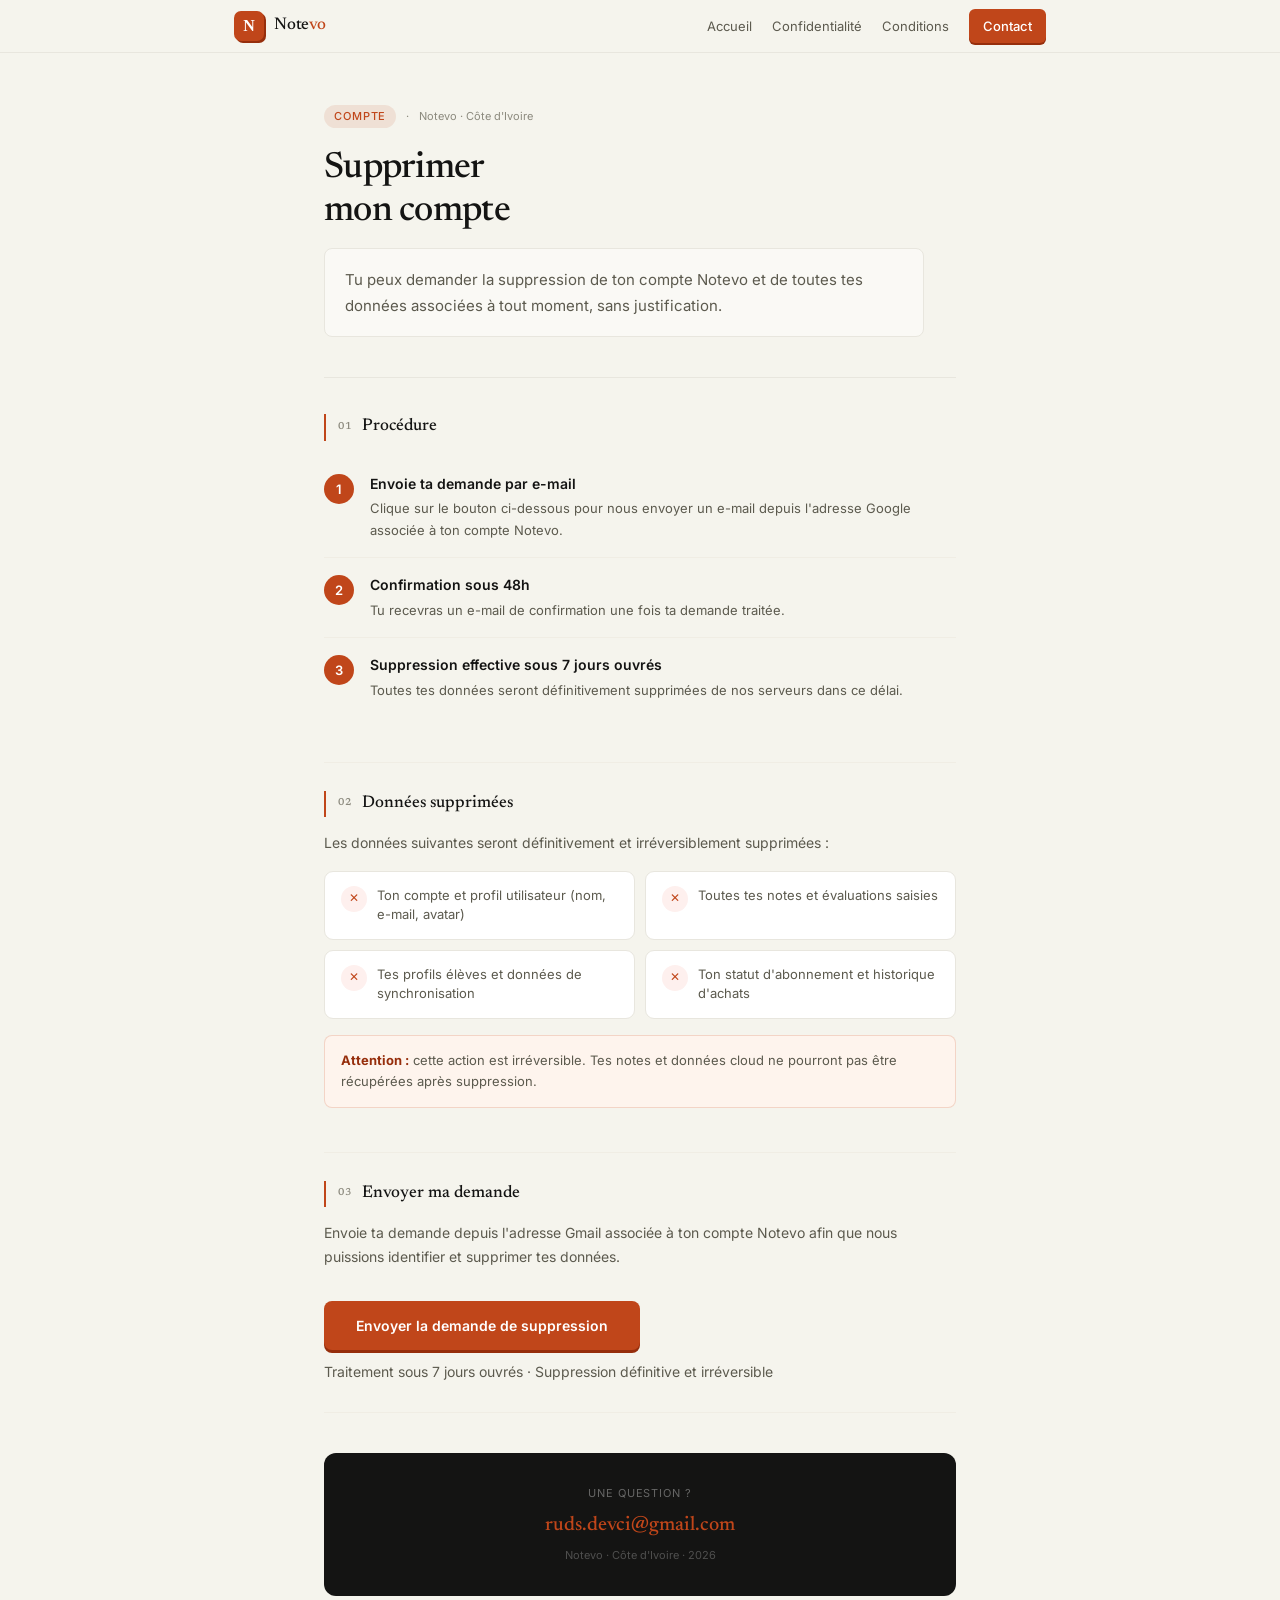
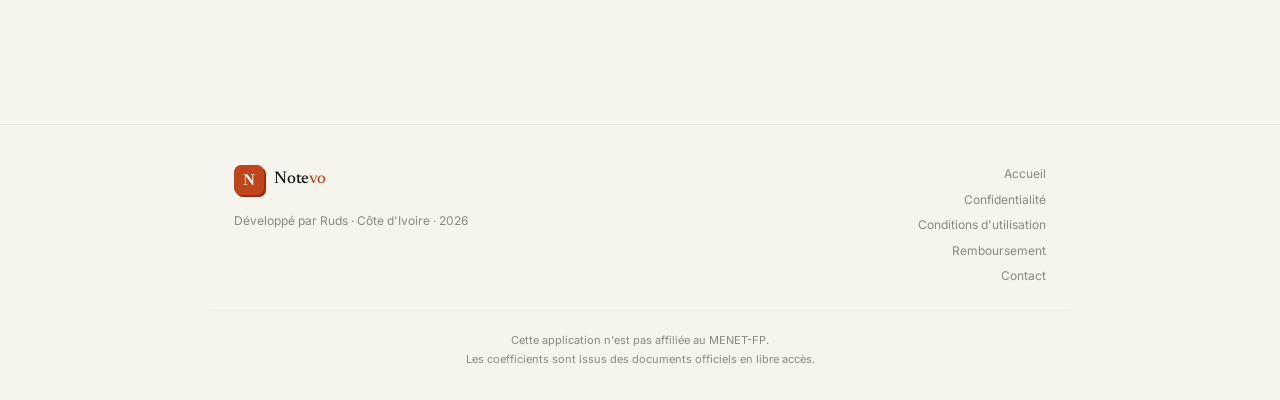
==== docs/delete-account.html @ 3f8f317e "add delete-account.html add delete-account.html" ====
<!DOCTYPE html>
<html lang="fr">
<head>
  <meta charset="UTF-8"/>
  <meta name="viewport" content="width=device-width, initial-scale=1.0"/>
  <meta name="robots" content="noindex"/>
  <title>Supprimer mon compte · Notevo</title>
  <link rel="preconnect" href="https://fonts.googleapis.com"/>
  <link rel="preconnect" href="https://fonts.gstatic.com" crossorigin/>
  <link href="https://fonts.googleapis.com/css2?family=Newsreader:ital,wght@0,400;0,500;0,600;1,400;1,500&family=Inter:wght@400;500;600&display=swap" rel="stylesheet"/>
  <link rel="stylesheet" href="styles.css"/>
  <style>
    .doc-header {
      padding: 52px 0 40px;
      border-bottom: 1px solid var(--border-cream);
      margin-bottom: 0;
    }
    .doc-header-meta {
      display: flex; align-items: center; gap: 10px; margin-bottom: 20px;
    }
    .doc-updated {
      font-size: 11px; color: var(--mist); font-weight: 400;
    }
    .doc-intro {
      font-size: 15px; color: var(--olive); line-height: 1.7;
      max-width: 600px; margin-top: 14px;
      padding: 18px 20px; background: var(--ivory);
      border: 1px solid var(--border-cream); border-radius: 8px;
    }
    .doc-body { padding: 8px 0 64px; }

    /* Steps */
    .steps { margin: 16px 0; }
    .step-item {
      display: flex; gap: 16px; padding: 16px 0;
      border-bottom: 1px solid var(--border-light); align-items: flex-start;
    }
    .step-item:last-child { border-bottom: none; }
    .step-num {
      width: 30px; height: 30px; border-radius: 50%; flex-shrink: 0;
      background: var(--brand); color: white;
      font-size: 13px; font-weight: 600;
      display: flex; align-items: center; justify-content: center;
    }
    .step-content { flex: 1; }
    .step-title {
      font-size: 14px; font-weight: 600; color: var(--near-black); margin-bottom: 4px;
    }
    .step-desc {
      font-size: 13px; color: var(--olive); line-height: 1.65;
    }

    /* Data grid */
    .data-grid {
      display: grid; grid-template-columns: 1fr 1fr; gap: 10px; margin: 16px 0;
    }
    @media (max-width: 480px) { .data-grid { grid-template-columns: 1fr; } }
    .data-card {
      padding: 14px 16px; border-radius: 9px;
      border: 1px solid var(--border-cream); background: white;
      display: flex; gap: 10px; align-items: flex-start;
    }
    .data-icon {
      width: 26px; height: 26px; border-radius: 50%; flex-shrink: 0;
      font-size: 12px; font-weight: 600;
      display: flex; align-items: center; justify-content: center;
    }
    .data-icon.del { background: #fef0ee; color: var(--brand); }
    .data-text { font-size: 13px; color: var(--olive); line-height: 1.5; }

    /* CTA button */
    .cta-wrap { margin-top: 32px; }
    .btn-delete {
      display: inline-block;
      padding: 14px 32px;
      background: var(--brand);
      color: white;
      border-radius: 8px;
      text-decoration: none;
      font-weight: 600;
      font-size: 14px;
      box-shadow: 0 3px 0 var(--brand-d);
      transition: opacity .15s, transform .1s;
    }
    .btn-delete:hover { opacity: .88; transform: translateY(-1px); }
    .btn-note {
      font-size: 12px; color: var(--mist); margin-top: 10px; line-height: 1.6;
    }

    .highlight-warn {
      background: #fef4ed;
      border: 1px solid rgba(192,70,26,0.18);
      border-radius: 8px;
      padding: 14px 16px;
      font-size: 13px;
      color: var(--olive);
      line-height: 1.65;
      margin-top: 14px;
    }
    .highlight-warn strong { color: var(--brand-d); }
  </style>
</head>
<body>

<!-- NAV -->
<nav class="topnav">
  <div class="topnav-inner">
    <a href="index.html" class="nav-brand">
      <div class="nav-mark"><span>N</span></div>
      <span class="nav-wordmark">Note<em>vo</em></span>
    </a>
    <div class="nav-links">
      <a href="index.html">Accueil</a>
      <a href="privacy.html">Confidentialité</a>
      <a href="terms.html">Conditions</a>
      <a href="mailto:ruds.devci@gmail.com" class="nav-cta">Contact</a>
    </div>
  </div>
</nav>

<div class="page-narrow">

  <!-- HEADER -->
  <header class="doc-header">
    <div class="doc-header-meta">
      <span class="eyebrow-tag">Compte</span>
      <span class="eyebrow-dot">·</span>
      <span class="doc-updated">Notevo · Côte d'Ivoire</span>
    </div>
    <h1 class="heading-1">Supprimer<br/>mon compte</h1>
    <div class="doc-intro">
      Tu peux demander la suppression de ton compte Notevo et de toutes tes données associées à tout moment, sans justification.
    </div>
  </header>

  <!-- BODY -->
  <div class="doc-body">

    <!-- Procédure -->
    <div class="doc-section">
      <h2 class="doc-section-title">
        <span class="doc-section-num">01</span>
        Procédure
      </h2>
      <div class="steps">
        <div class="step-item">
          <div class="step-num">1</div>
          <div class="step-content">
            <div class="step-title">Envoie ta demande par e-mail</div>
            <div class="step-desc">Clique sur le bouton ci-dessous pour nous envoyer un e-mail depuis l'adresse Google associée à ton compte Notevo.</div>
          </div>
        </div>
        <div class="step-item">
          <div class="step-num">2</div>
          <div class="step-content">
            <div class="step-title">Confirmation sous 48h</div>
            <div class="step-desc">Tu recevras un e-mail de confirmation une fois ta demande traitée.</div>
          </div>
        </div>
        <div class="step-item">
          <div class="step-num">3</div>
          <div class="step-content">
            <div class="step-title">Suppression effective sous 7 jours ouvrés</div>
            <div class="step-desc">Toutes tes données seront définitivement supprimées de nos serveurs dans ce délai.</div>
          </div>
        </div>
      </div>
    </div>

    <!-- Données supprimées -->
    <div class="doc-section">
      <h2 class="doc-section-title">
        <span class="doc-section-num">02</span>
        Données supprimées
      </h2>
      <p>Les données suivantes seront définitivement et irréversiblement supprimées :</p>
      <div class="data-grid">
        <div class="data-card">
          <div class="data-icon del">✕</div>
          <div class="data-text">Ton compte et profil utilisateur (nom, e-mail, avatar)</div>
        </div>
        <div class="data-card">
          <div class="data-icon del">✕</div>
          <div class="data-text">Toutes tes notes et évaluations saisies</div>
        </div>
        <div class="data-card">
          <div class="data-icon del">✕</div>
          <div class="data-text">Tes profils élèves et données de synchronisation</div>
        </div>
        <div class="data-card">
          <div class="data-icon del">✕</div>
          <div class="data-text">Ton statut d'abonnement et historique d'achats</div>
        </div>
      </div>
      <div class="highlight-warn">
        <strong>Attention :</strong> cette action est irréversible. Tes notes et données cloud ne pourront pas être récupérées après suppression.
      </div>
    </div>

    <!-- CTA -->
    <div class="doc-section">
      <h2 class="doc-section-title">
        <span class="doc-section-num">03</span>
        Envoyer ma demande
      </h2>
      <p>Envoie ta demande depuis l'adresse Gmail associée à ton compte Notevo afin que nous puissions identifier et supprimer tes données.</p>
      <div class="cta-wrap">
        <a class="btn-delete" href="mailto:ruds.devci@gmail.com?subject=Suppression%20de%20compte%20Notevo&body=Bonjour%2C%0A%0AJe%20souhaite%20supprimer%20mon%20compte%20Notevo%20ainsi%20que%20toutes%20mes%20donn%C3%A9es%20associ%C3%A9es.%0A%0AAdresse%20Google%20associ%C3%A9e%20%3A%20%5Bvotre%20adresse%5D%0A%0AMerci.">
          Envoyer la demande de suppression
        </a>
        <p class="btn-note">Traitement sous 7 jours ouvrés · Suppression définitive et irréversible</p>
      </div>
    </div>

    <!-- Contact -->
    <div class="contact-box">
      <p class="contact-box-label">Une question ?</p>
      <a href="mailto:ruds.devci@gmail.com">ruds.devci@gmail.com</a>
      <p class="contact-box-sub">Notevo · Côte d'Ivoire · 2026</p>
    </div>

  </div><!-- .doc-body -->
</div><!-- .page-narrow -->

<!-- FOOTER -->
<footer class="site-footer">
  <div class="footer-inner">
    <div>
      <div class="nav-brand" style="margin-bottom:8px;">
        <div class="nav-mark"><span>N</span></div>
        <span class="nav-wordmark">Note<em>vo</em></span>
      </div>
      <p class="footer-meta">Développé par Ruds · Côte d'Ivoire · 2026</p>
    </div>
    <nav class="footer-links-col">
      <a href="index.html">Accueil</a>
      <a href="privacy.html">Confidentialité</a>
      <a href="terms.html">Conditions d'utilisation</a>
      <a href="refund.html">Remboursement</a>
      <a href="mailto:ruds.devci@gmail.com">Contact</a>
    </nav>
  </div>
  <div class="footer-disclaimer">
    Cette application n'est pas affiliée au MENET-FP.<br/>
    Les coefficients sont issus des documents officiels en libre accès.
  </div>
</footer>

</body>
</html>
---- docs/styles.css ----
/* ══════════════════════════════════════════════════════════════
   NOTEVO · KAMI DESIGN SYSTEM
   Warm parchment canvas — single brand accent — serif-led hierarchy
   ══════════════════════════════════════════════════════════════ */

/* ── DESIGN TOKENS ─────────────────────────────────────────── */
:root {
  /* Palette */
  --parchment:      #f5f4ed;
  --ivory:          #faf9f5;
  --ivory-dark:     #f0ede4;
  --brand:          #C0461A;
  --brand-d:        #962E0C;
  --brand-muted:    rgba(192, 70, 26, 0.10);
  --brand-tag:      rgba(192, 70, 26, 0.11);
  --near-black:     #141413;
  --ink:            #2a2925;
  --olive:          #5c5a4e;
  --mist:           #8c8a7e;
  --border-cream:   #e8e6de;
  --border-light:   #f0ede4;

  /* Typography */
  --serif: 'Newsreader', Georgia, 'Times New Roman', serif;
  --sans:  'Inter', system-ui, -apple-system, sans-serif;

  /* Shadows — no hard shadows, ring + whisper only */
  --shadow-ring:    0 0 0 1px rgba(20,20,19,0.06), 0 1px 4px rgba(20,20,19,0.04);
  --shadow-lift:    0 0 0 1px rgba(20,20,19,0.07), 0 4px 20px rgba(20,20,19,0.08);
  --shadow-float:   0 0 0 1px rgba(20,20,19,0.06), 0 8px 32px rgba(20,20,19,0.10);
}

/* ── RESET ───────────────────────────────────────────────────── */
*, *::before, *::after { box-sizing: border-box; margin: 0; padding: 0; }
html { scroll-behavior: smooth; }

body {
  font-family: var(--sans);
  background: var(--parchment);
  color: var(--ink);
  -webkit-font-smoothing: antialiased;
  -moz-osx-font-smoothing: grayscale;
  line-height: 1.55;
  font-size: 15px;
}

/* ── LAYOUT ──────────────────────────────────────────────────── */
.page { max-width: 860px; margin: 0 auto; padding: 0 24px; }
.page-narrow { max-width: 680px; margin: 0 auto; padding: 0 24px; }

/* ── NAVIGATION ──────────────────────────────────────────────── */
.topnav {
  position: sticky; top: 0; z-index: 100;
  background: rgba(245,244,237,0.94);
  backdrop-filter: blur(14px);
  -webkit-backdrop-filter: blur(14px);
  border-bottom: 1px solid var(--border-cream);
}
.topnav-inner {
  max-width: 860px; margin: 0 auto; padding: 0 24px;
  display: flex; align-items: center; justify-content: space-between;
  height: 52px;
}
.nav-brand {
  display: inline-flex; align-items: center; gap: 10px; text-decoration: none;
}
.nav-mark {
  width: 30px; height: 30px; border-radius: 7px;
  background: var(--brand); flex-shrink: 0;
  display: flex; align-items: center; justify-content: center;
  box-shadow: 2px 2px 0 var(--brand-d);
}
.nav-mark span {
  font-family: Georgia, serif; font-size: 16px; font-weight: 600;
  color: white; line-height: 1; user-select: none;
}
.nav-wordmark {
  font-family: var(--serif); font-size: 17px; font-weight: 500;
  color: var(--near-black); letter-spacing: -0.01em;
}
.nav-wordmark em { color: var(--brand); font-style: normal; }

.nav-links { display: flex; align-items: center; gap: 20px; }
.nav-links a {
  font-size: 13px; font-weight: 400; color: var(--olive);
  text-decoration: none; transition: color .15s;
}
.nav-links a:hover { color: var(--near-black); }
.nav-cta {
  background: var(--brand) !important;
  color: white !important;
  padding: 7px 14px; border-radius: 6px;
  font-weight: 500 !important;
  box-shadow: 0 2px 0 var(--brand-d);
}

/* ── TYPOGRAPHY SCALE ────────────────────────────────────────── */
.eyebrow-tag {
  display: inline-block;
  font-size: 11px; font-weight: 500; letter-spacing: .08em;
  text-transform: uppercase; color: var(--brand);
  background: var(--brand-tag); padding: 3px 10px; border-radius: 20px;
}
.eyebrow-row {
  display: flex; align-items: center; gap: 8px; margin-bottom: 22px;
}
.eyebrow-dot { color: var(--mist); font-size: 11px; }
.eyebrow-meta { font-size: 11px; color: var(--mist); font-weight: 400; }

.display {
  font-family: var(--serif);
  font-size: clamp(36px, 5vw, 52px); font-weight: 500;
  line-height: 1.12; letter-spacing: -0.025em;
  color: var(--near-black);
}
.display em { font-style: italic; color: var(--brand); }

.heading-1 {
  font-family: var(--serif);
  font-size: clamp(26px, 3.5vw, 36px); font-weight: 500;
  line-height: 1.2; letter-spacing: -0.02em;
  color: var(--near-black);
}
.heading-2 {
  font-family: var(--serif);
  font-size: 20px; font-weight: 500;
  line-height: 1.3; letter-spacing: -0.01em;
  color: var(--near-black);
}

.section-title {
  font-family: var(--serif);
  font-size: clamp(22px, 3vw, 30px); font-weight: 500;
  line-height: 1.2; letter-spacing: -0.02em;
  color: var(--near-black); margin-bottom: 10px;
  border-left: 2.5px solid var(--brand); padding-left: 14px;
}

.lede {
  font-size: 16px; font-weight: 400; color: var(--olive);
  line-height: 1.65; max-width: 560px;
}

.body-text { font-size: 14px; color: var(--olive); line-height: 1.7; }
.caption { font-size: 12px; color: var(--mist); line-height: 1.5; }

/* ── BLOCKQUOTE ──────────────────────────────────────────────── */
.quote {
  font-family: var(--serif); font-style: italic;
  font-size: 20px; font-weight: 400; color: var(--near-black);
  line-height: 1.45; letter-spacing: -0.01em;
  border-left: 2.5px solid var(--brand); padding: 4px 0 4px 20px;
  margin: 28px 0;
}

/* ── SECTION BLOCK ───────────────────────────────────────────── */
.section-label {
  font-size: 10px; font-weight: 500; text-transform: uppercase;
  letter-spacing: .12em; color: var(--brand); margin-bottom: 8px;
  display: block;
}

/* ── CARDS ───────────────────────────────────────────────────── */
.card {
  background: white; border: 1px solid var(--border-cream);
  border-radius: 10px; padding: 22px 20px;
  box-shadow: var(--shadow-ring);
}
.card-parchment {
  background: var(--ivory); border: 1px solid var(--border-cream);
  border-radius: 10px; padding: 22px 20px;
}
.card-dark {
  background: var(--near-black); border-radius: 10px; padding: 22px 20px;
}

/* ── METRICS ─────────────────────────────────────────────────── */
.metrics-row {
  display: flex; gap: 0;
  border: 1px solid var(--border-cream); border-radius: 12px;
  background: white; overflow: hidden; box-shadow: var(--shadow-ring);
}
.metric-cell {
  flex: 1; padding: 20px 22px;
  border-right: 1px solid var(--border-cream);
}
.metric-cell:last-child { border-right: none; }
.metric-value {
  font-family: var(--serif); font-size: 30px; font-weight: 500;
  color: var(--near-black); letter-spacing: -0.03em;
  display: block; line-height: 1; margin-bottom: 5px;
}
.metric-label {
  font-size: 10px; font-weight: 500; color: var(--mist);
  text-transform: uppercase; letter-spacing: .08em;
}

/* ── TABLES ──────────────────────────────────────────────────── */
.table-wrap {
  border: 1px solid var(--border-cream); border-radius: 10px;
  overflow: hidden; box-shadow: var(--shadow-ring);
}
table { width: 100%; border-collapse: collapse; }
thead th {
  background: var(--near-black); color: rgba(255,255,255,.65);
  font-family: var(--sans); font-size: 10px; font-weight: 500;
  letter-spacing: .1em; text-transform: uppercase;
  padding: 11px 16px; text-align: left;
}
tbody tr { border-bottom: 1px solid var(--border-light); }
tbody tr:last-child { border-bottom: none; }
tbody tr:hover { background: var(--ivory); transition: background .1s; }
tbody td {
  padding: 12px 16px; font-size: 13px; color: var(--ink);
  vertical-align: top;
}
.td-label {
  font-size: 11px; color: var(--mist); font-weight: 500;
  text-transform: uppercase; letter-spacing: .06em;
}

/* ── TAGS ────────────────────────────────────────────────────── */
.tag {
  display: inline-block; font-size: 11px; font-weight: 500;
  padding: 2px 8px; border-radius: 4px;
  background: var(--brand-tag); color: var(--brand);
}
.tag-muted {
  background: rgba(20,20,19,0.06); color: var(--mist);
}
.tags-wrap { display: flex; flex-wrap: wrap; gap: 5px; }

/* ── HIGHLIGHT BOXES ─────────────────────────────────────────── */
.highlight-ok {
  background: #eef6ee; border-left: 2.5px solid #3a7c3a;
  border-radius: 0 7px 7px 0; padding: 14px 18px; margin: 16px 0;
  font-size: 13px; color: #2d5f2d; font-weight: 400; line-height: 1.6;
}
.highlight-warn {
  background: #fef4ed; border-left: 2.5px solid var(--brand);
  border-radius: 0 7px 7px 0; padding: 14px 18px; margin: 16px 0;
  font-size: 13px; color: var(--brand-d); font-weight: 400; line-height: 1.6;
}
.highlight-info {
  background: var(--ivory); border-left: 2.5px solid var(--mist);
  border-radius: 0 7px 7px 0; padding: 14px 18px; margin: 16px 0;
  font-size: 13px; color: var(--olive); font-weight: 400; line-height: 1.6;
}

/* ── STEP LIST ───────────────────────────────────────────────── */
.step-list { display: flex; flex-direction: column; gap: 14px; }
.step-item { display: flex; gap: 14px; align-items: flex-start; }
.step-num {
  width: 28px; height: 28px; border-radius: 50%; flex-shrink: 0;
  background: var(--brand); color: white;
  font-size: 12px; font-weight: 600;
  display: flex; align-items: center; justify-content: center;
  margin-top: 1px;
}
.step-body-title {
  font-size: 13px; font-weight: 500; color: var(--near-black); margin-bottom: 3px;
}
.step-body-desc { font-size: 12px; color: var(--olive); line-height: 1.55; }

/* ── BUTTONS ─────────────────────────────────────────────────── */
.btn {
  display: inline-flex; align-items: center; gap: 7px;
  font-family: var(--sans); font-size: 13px; font-weight: 500;
  padding: 10px 20px; border-radius: 7px; text-decoration: none;
  cursor: pointer; transition: transform .1s, box-shadow .1s;
  border: none;
}
.btn:hover { transform: translateY(-1px); }
.btn-brand {
  background: var(--brand); color: white;
  box-shadow: 0 2px 0 var(--brand-d), var(--shadow-ring);
}
.btn-outline {
  background: white; color: var(--olive);
  border: 1px solid var(--border-cream);
  box-shadow: var(--shadow-ring);
}
.btn-outline:hover { border-color: var(--brand); color: var(--brand); }

/* ── PRICING CARDS ───────────────────────────────────────────── */
.pricing-grid { display: grid; grid-template-columns: 1fr 1fr 1fr; gap: 14px; }
.pricing-card {
  border: 1px solid var(--border-cream); border-radius: 12px;
  padding: 24px 20px; background: white;
  box-shadow: var(--shadow-ring);
  display: flex; flex-direction: column;
}
.pricing-card.tier-standard { border-color: rgba(192,70,26,.3); }
.pricing-card.tier-premium {
  background: var(--near-black);
  border-color: transparent; box-shadow: var(--shadow-float);
}
.plan-name {
  font-size: 10px; font-weight: 500; text-transform: uppercase;
  letter-spacing: .12em; color: var(--mist); margin-bottom: 14px;
}
.tier-premium .plan-name { color: rgba(255,255,255,.4); }
.plan-amount {
  font-family: var(--serif); font-size: 36px; font-weight: 500;
  letter-spacing: -0.03em; line-height: 1; color: var(--near-black);
}
.tier-premium .plan-amount { color: white; }
.plan-per { font-size: 12px; color: var(--mist); margin-top: 4px; margin-bottom: 20px; }
.tier-premium .plan-per { color: rgba(255,255,255,.35); }
.plan-rule { height: 1px; background: var(--border-cream); margin-bottom: 16px; }
.tier-premium .plan-rule { background: rgba(255,255,255,.09); }
.plan-feats { list-style: none; flex: 1; }
.plan-feats li {
  font-size: 13px; color: var(--olive); line-height: 1.5;
  padding: 4px 0 4px 18px; position: relative;
}
.tier-premium .plan-feats li { color: rgba(255,255,255,.55); }
.plan-feats li::before {
  content: '✓'; position: absolute; left: 0;
  color: var(--brand); font-size: 11px; font-weight: 600; top: 5px;
}
.plan-action {
  margin-top: 20px; text-align: center; padding: 10px;
  border-radius: 7px; font-size: 13px; font-weight: 500;
  text-decoration: none; display: block; transition: transform .1s;
}
.plan-action:hover { transform: translateY(-1px); }
.plan-action-ghost { border: 1px solid var(--border-cream); color: var(--olive); background: transparent; }
.plan-action-fill { background: var(--brand); color: white; box-shadow: 0 2px 0 var(--brand-d); }

/* ── FEATURES GRID ───────────────────────────────────────────── */
.features-grid {
  display: grid; grid-template-columns: repeat(auto-fit, minmax(240px, 1fr));
  gap: 1px; background: var(--border-cream);
  border: 1px solid var(--border-cream); border-radius: 12px;
  overflow: hidden; box-shadow: var(--shadow-ring);
}
.feature-cell { background: white; padding: 26px 24px; position: relative; }
.feature-cell::after {
  content: ''; position: absolute;
  top: 0; left: 0; right: 0; height: 2px;
  background: transparent; transition: background .2s;
}
.feature-cell:hover::after { background: var(--brand); }
.feature-icon { font-size: 22px; display: block; margin-bottom: 12px; }
.feature-badge {
  display: inline-block; font-size: 9px; font-weight: 500;
  letter-spacing: .08em; text-transform: uppercase;
  color: var(--brand); background: var(--brand-tag);
  padding: 2px 7px; border-radius: 10px; margin-bottom: 8px;
}
.feature-cell h3 {
  font-family: var(--serif); font-size: 15px; font-weight: 500;
  color: var(--near-black); margin-bottom: 7px; letter-spacing: -0.01em;
}
.feature-cell p { font-size: 13px; color: var(--olive); line-height: 1.6; }

/* ── DOC SECTION (legal pages) ───────────────────────────────── */
.doc-section {
  padding: 28px 0;
  border-bottom: 1px solid var(--border-light);
}
.doc-section:last-child { border-bottom: none; }
.doc-section-title {
  font-family: var(--serif); font-size: 17px; font-weight: 500;
  color: var(--near-black); margin-bottom: 14px;
  display: flex; align-items: center; gap: 10px;
  border-left: 2px solid var(--brand); padding-left: 12px;
}
.doc-section-num {
  font-size: 10px; font-weight: 500; letter-spacing: .1em;
  text-transform: uppercase; color: var(--mist);
}
.doc-section p {
  font-size: 14px; color: var(--olive); line-height: 1.7; margin-bottom: 10px;
}
.doc-section p:last-child { margin-bottom: 0; }
.doc-section ul { list-style: none; padding: 0; margin: 10px 0; }
.doc-section ul li {
  font-size: 14px; color: var(--olive); line-height: 1.7;
  padding-left: 18px; position: relative; margin-bottom: 5px;
}
.doc-section ul li::before {
  content: '→'; position: absolute; left: 0;
  color: var(--brand); font-size: 12px; top: 2px;
}

/* ── CONTACT BOX ─────────────────────────────────────────────── */
.contact-box {
  background: var(--near-black); border-radius: 12px;
  padding: 32px; text-align: center; margin-top: 40px;
}
.contact-box-label {
  font-size: 11px; color: rgba(255,255,255,.35);
  letter-spacing: .08em; text-transform: uppercase; margin-bottom: 8px;
}
.contact-box a {
  font-family: var(--serif); font-size: 20px; font-weight: 500;
  color: var(--brand); text-decoration: none; display: block; margin-bottom: 6px;
}
.contact-box-sub { font-size: 11px; color: rgba(255,255,255,.25); }

/* ── FOOTER ──────────────────────────────────────────────────── */
.site-footer {
  padding: 40px 0 32px;
  border-top: 1px solid var(--border-cream);
  margin-top: 64px;
}
.footer-inner {
  max-width: 860px; margin: 0 auto; padding: 0 24px;
  display: flex; justify-content: space-between; align-items: flex-start;
  flex-wrap: wrap; gap: 24px;
}
.footer-meta { font-size: 12px; color: var(--mist); margin-top: 8px; line-height: 1.6; }
.footer-links-col { display: flex; flex-direction: column; gap: 7px; align-items: flex-end; }
.footer-links-col a {
  font-size: 12px; color: var(--mist); text-decoration: none;
  transition: color .15s;
}
.footer-links-col a:hover { color: var(--near-black); }
.footer-disclaimer {
  max-width: 860px; margin: 24px auto 0; padding: 20px 24px 0;
  border-top: 1px solid var(--border-light);
  font-size: 11px; color: var(--mist); text-align: center; line-height: 1.7;
}

/* ── RESPONSIVE ──────────────────────────────────────────────── */
@media (max-width: 640px) {
  .nav-links { display: none; }
  .metrics-row { flex-direction: column; }
  .metric-cell { border-right: none; border-bottom: 1px solid var(--border-cream); }
  .metric-cell:last-child { border-bottom: none; }
  .pricing-grid { grid-template-columns: 1fr; }
  .footer-inner { flex-direction: column; }
  .footer-links-col { align-items: flex-start; }
}
@media (max-width: 480px) {
  .page, .page-narrow { padding: 0 16px; }
  .topnav-inner { padding: 0 16px; }
  .footer-inner { padding: 0 16px; }
  .footer-disclaimer { padding: 20px 16px 0; }
}
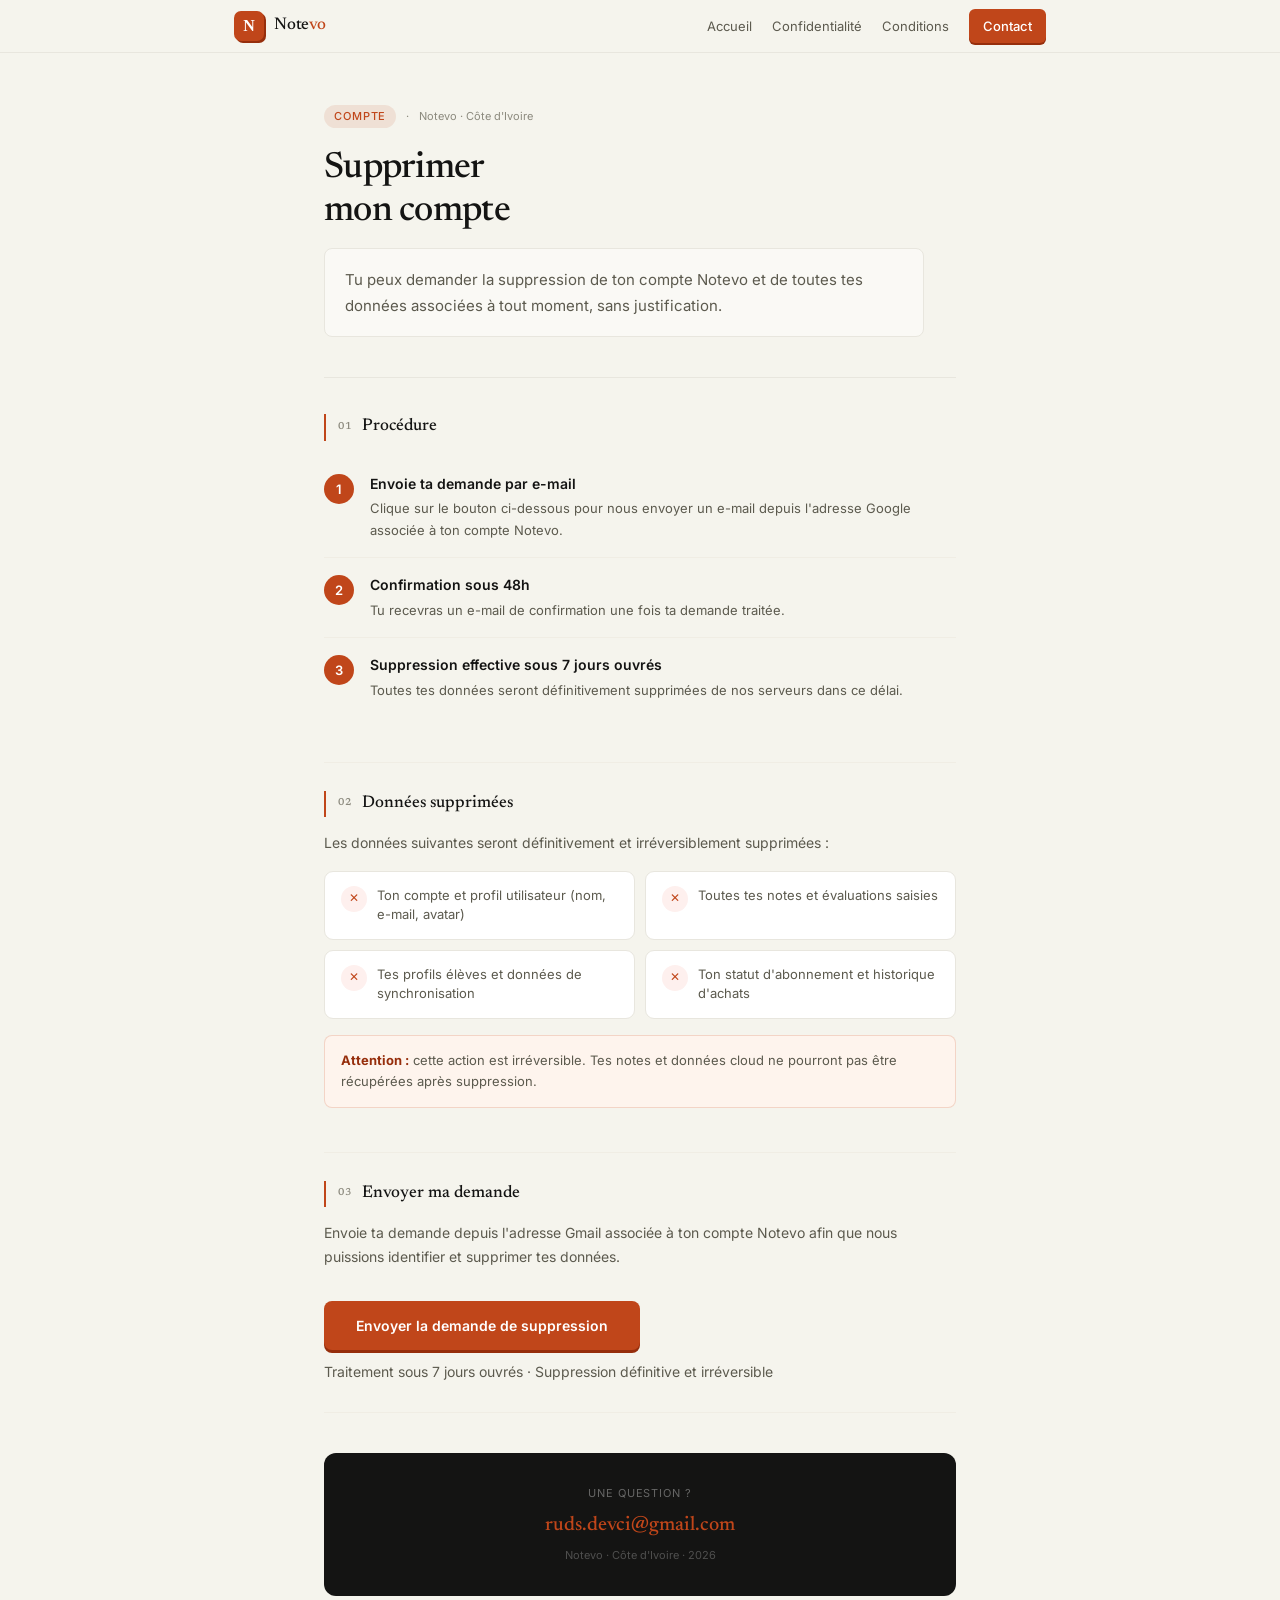
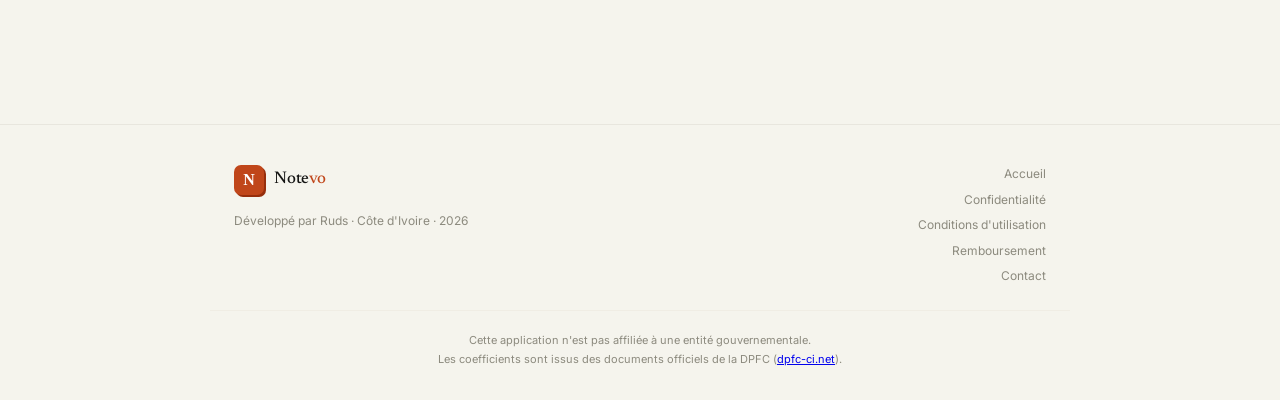
==== commit ab487c28: "Replace MENET-FP references with DPFC across all HTML pages - Swap disclaimer text to "entité gouver" ====
--- a/docs/delete-account.html
+++ b/docs/delete-account.html
@@ -241,8 +241,8 @@
     </nav>
   </div>
   <div class="footer-disclaimer">
-    Cette application n'est pas affiliée au MENET-FP.<br/>
-    Les coefficients sont issus des documents officiels en libre accès.
+    Cette application n'est pas affiliée à une entité gouvernementale.<br/>
+    Les coefficients sont issus des documents officiels de la DPFC (<a href="https://dpfc-ci.net" target="_blank">dpfc-ci.net</a>).
   </div>
 </footer>
 
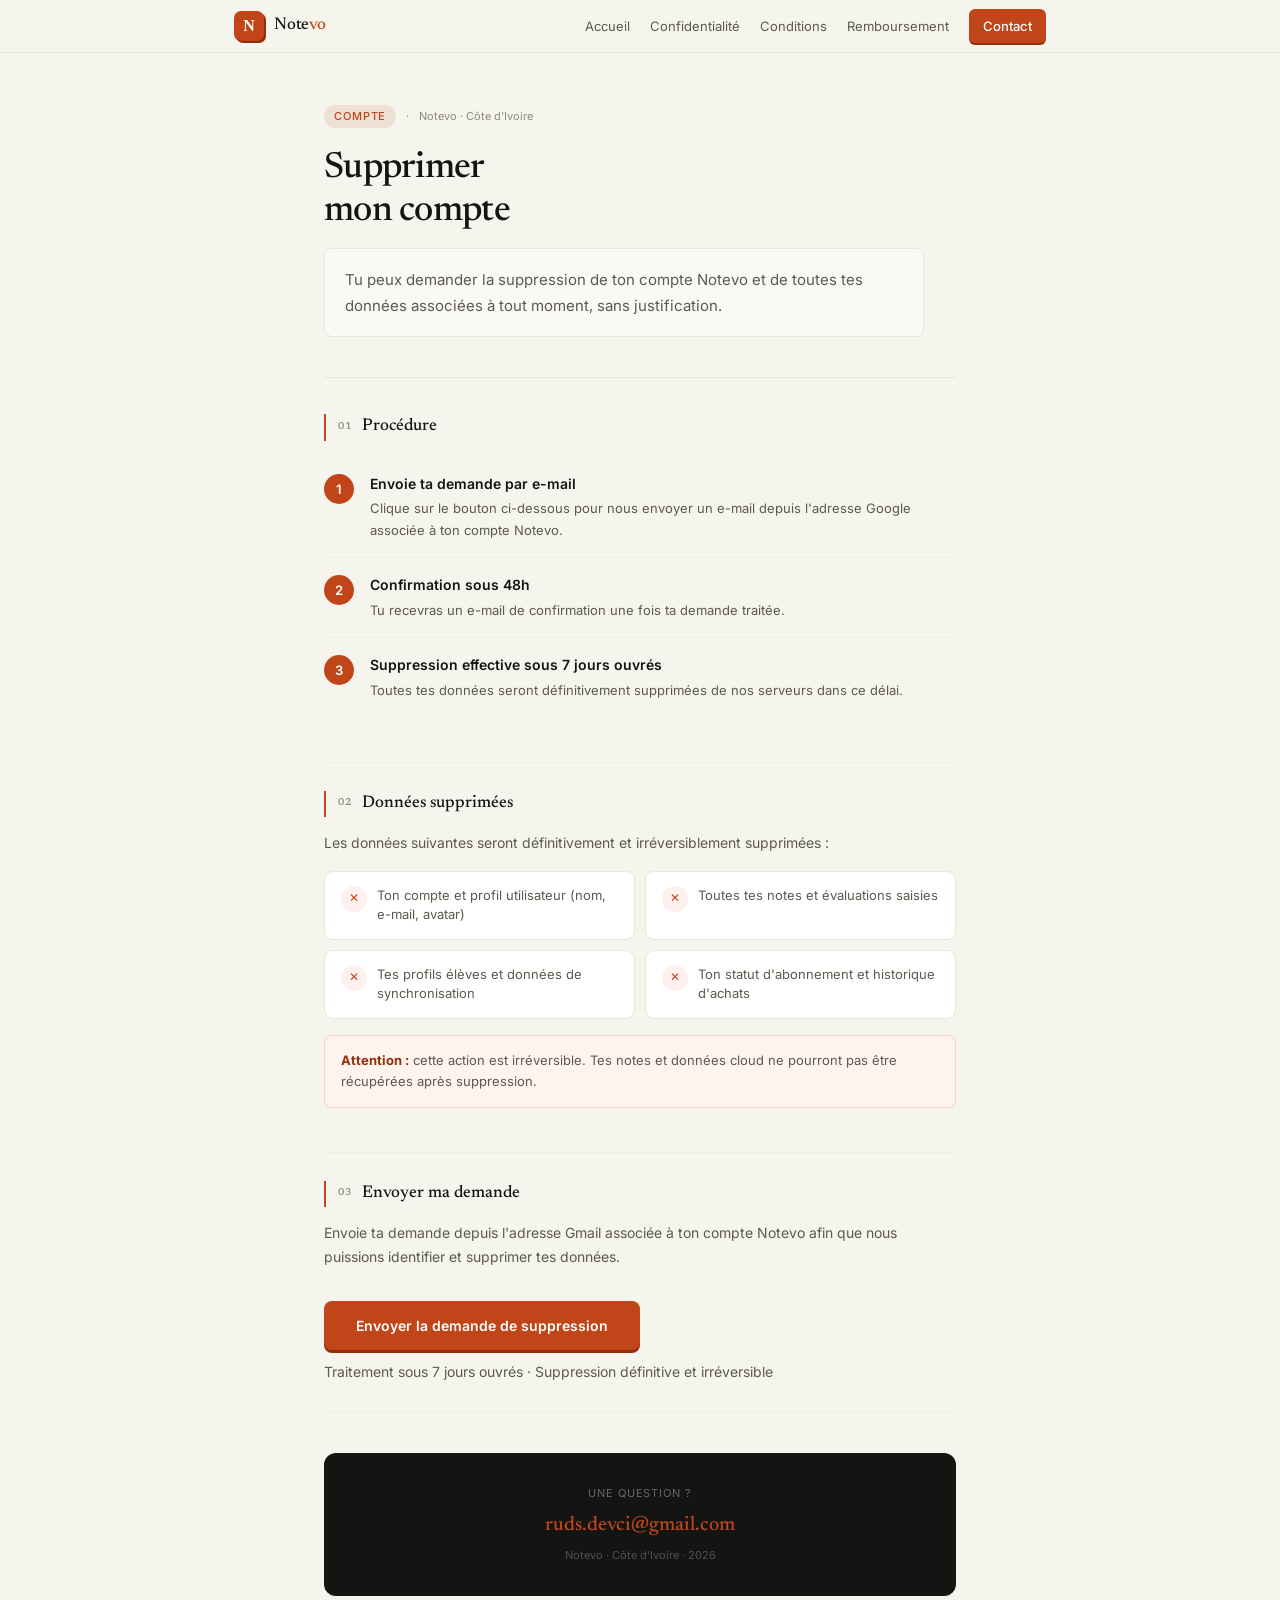
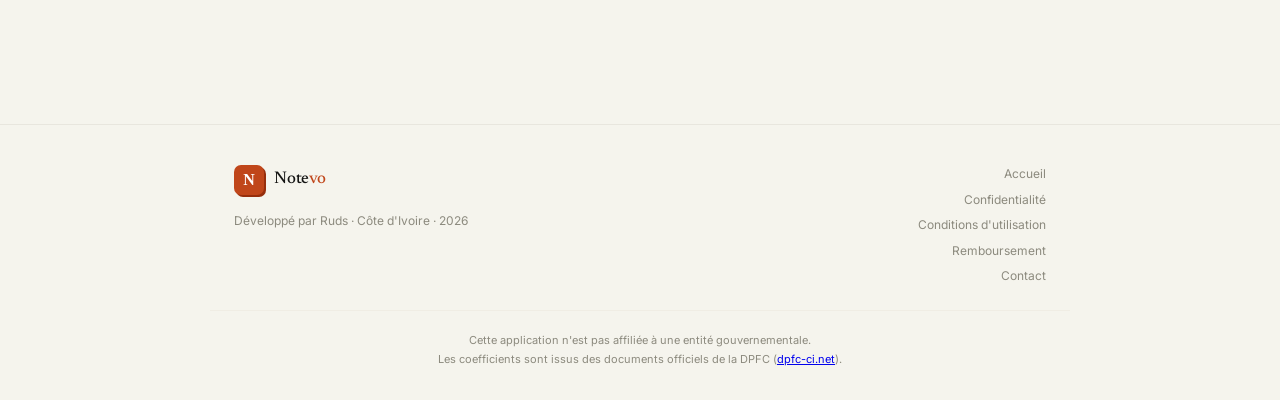
==== commit 093fb8a4: "Add cross-navigation links between all 5 HTML pages Each page now links to the other 4 in both the n" ====
--- a/docs/delete-account.html
+++ b/docs/delete-account.html
@@ -113,6 +113,7 @@
       <a href="index.html">Accueil</a>
       <a href="privacy.html">Confidentialité</a>
       <a href="terms.html">Conditions</a>
+      <a href="refund.html">Remboursement</a>
       <a href="mailto:ruds.devci@gmail.com" class="nav-cta">Contact</a>
     </div>
   </div>
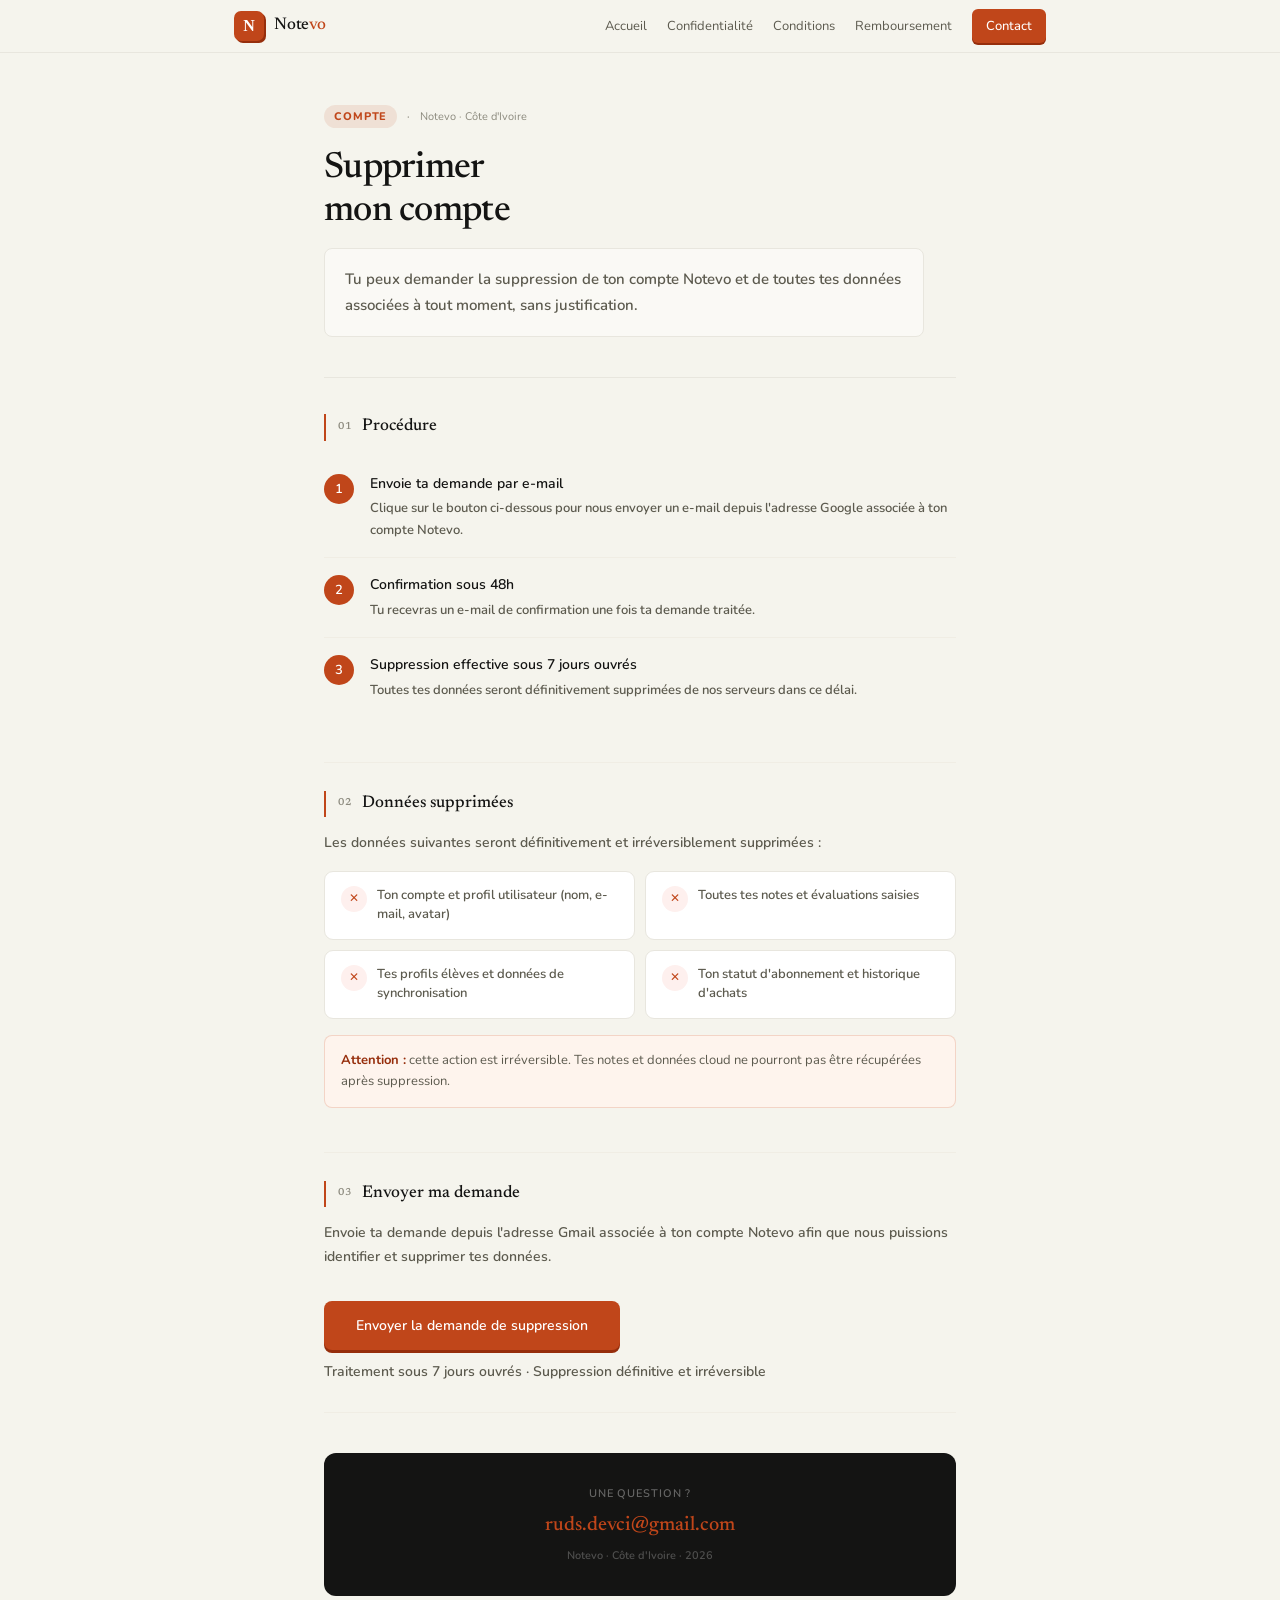
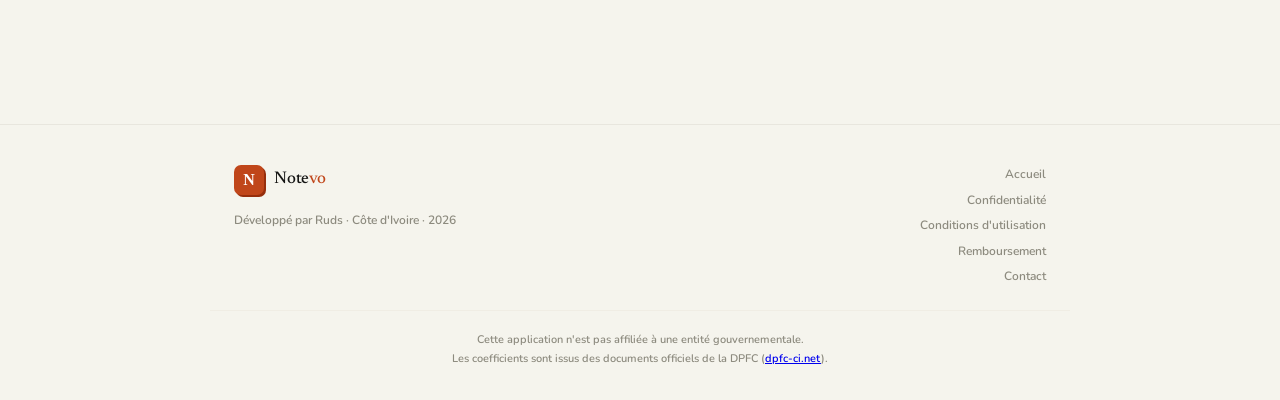
==== commit 56ca204b: "design: align with Notevo app — Nunito, notebook texture, warmer tone - Add Nunito 600/700/800/900 t" ====
--- a/docs/delete-account.html
+++ b/docs/delete-account.html
@@ -7,7 +7,7 @@
   <title>Supprimer mon compte · Notevo</title>
   <link rel="preconnect" href="https://fonts.googleapis.com"/>
   <link rel="preconnect" href="https://fonts.gstatic.com" crossorigin/>
-  <link href="https://fonts.googleapis.com/css2?family=Newsreader:ital,wght@0,400;0,500;0,600;1,400;1,500&family=Inter:wght@400;500;600&display=swap" rel="stylesheet"/>
+  <link href="https://fonts.googleapis.com/css2?family=Newsreader:ital,wght@0,400;0,500;0,600;1,400;1,500&family=Inter:wght@400;500;600&family=Nunito:wght@600;700;800;900&display=swap" rel="stylesheet"/>
   <link rel="stylesheet" href="styles.css"/>
   <style>
     .doc-header {
--- a/docs/styles.css
+++ b/docs/styles.css
@@ -1,6 +1,6 @@
 /* ══════════════════════════════════════════════════════════════
    NOTEVO · KAMI DESIGN SYSTEM
-   Warm parchment canvas — single brand accent — serif-led hierarchy
+   Warm parchment canvas — single brand accent — Nunito-led UI
    ══════════════════════════════════════════════════════════════ */
 
 /* ── DESIGN TOKENS ─────────────────────────────────────────── */
@@ -21,8 +21,16 @@
   --border-light:   #f0ede4;
 
   /* Typography */
-  --serif: 'Newsreader', Georgia, 'Times New Roman', serif;
-  --sans:  'Inter', system-ui, -apple-system, sans-serif;
+  --serif:   'Newsreader', Georgia, 'Times New Roman', serif;
+  --sans:    'Inter', system-ui, -apple-system, sans-serif;
+  --rounded: 'Nunito', system-ui, sans-serif;
+
+  /* Notebook line texture — same as app */
+  --notebook: repeating-linear-gradient(
+    to bottom,
+    transparent 0px, transparent 27px,
+    rgba(168,158,140,.07) 27px, rgba(168,158,140,.07) 28px
+  );
 
   /* Shadows — no hard shadows, ring + whisper only */
   --shadow-ring:    0 0 0 1px rgba(20,20,19,0.06), 0 1px 4px rgba(20,20,19,0.04);
@@ -35,13 +43,14 @@
 html { scroll-behavior: smooth; }
 
 body {
-  font-family: var(--sans);
+  font-family: var(--rounded);
   background: var(--parchment);
   color: var(--ink);
   -webkit-font-smoothing: antialiased;
   -moz-osx-font-smoothing: grayscale;
   line-height: 1.55;
   font-size: 15px;
+  font-weight: 600;
 }
 
 /* ── LAYOUT ──────────────────────────────────────────────────── */
@@ -94,10 +103,39 @@
   box-shadow: 0 2px 0 var(--brand-d);
 }
 
+/* Mobile hamburger */
+.nav-hamburger {
+  display: none; align-items: center; justify-content: center;
+  width: 36px; height: 36px; border-radius: 8px;
+  background: transparent; border: 1px solid var(--border-cream);
+  color: var(--olive); cursor: pointer;
+}
+.nav-mobile {
+  display: none; flex-direction: column;
+  background: rgba(245,244,237,0.98);
+  border-top: 1px solid var(--border-cream);
+  padding: 8px 24px 16px;
+}
+.nav-mobile.open { display: flex; }
+.nav-mobile a {
+  font-size: 14px; color: var(--olive); text-decoration: none;
+  padding: 10px 0; border-bottom: 1px solid var(--border-light);
+  transition: color .15s;
+}
+.nav-mobile a:hover { color: var(--near-black); }
+.nav-mobile a:last-child { border-bottom: none; }
+.nav-mobile-cta {
+  margin-top: 6px; text-align: center;
+  background: var(--brand) !important; color: white !important;
+  padding: 11px 0 !important; border-radius: 8px; font-weight: 500 !important;
+  border-bottom: none !important; box-shadow: 0 2px 0 var(--brand-d);
+}
+
 /* ── TYPOGRAPHY SCALE ────────────────────────────────────────── */
 .eyebrow-tag {
   display: inline-block;
-  font-size: 11px; font-weight: 500; letter-spacing: .08em;
+  font-family: var(--rounded);
+  font-size: 11px; font-weight: 800; letter-spacing: .08em;
   text-transform: uppercase; color: var(--brand);
   background: var(--brand-tag); padding: 3px 10px; border-radius: 20px;
 }
@@ -137,12 +175,13 @@
 }
 
 .lede {
+  font-family: var(--sans);
   font-size: 16px; font-weight: 400; color: var(--olive);
   line-height: 1.65; max-width: 560px;
 }
 
-.body-text { font-size: 14px; color: var(--olive); line-height: 1.7; }
-.caption { font-size: 12px; color: var(--mist); line-height: 1.5; }
+.body-text { font-family: var(--sans); font-size: 14px; color: var(--olive); line-height: 1.7; }
+.caption { font-family: var(--sans); font-size: 12px; color: var(--mist); line-height: 1.5; }
 
 /* ── BLOCKQUOTE ──────────────────────────────────────────────── */
 .quote {
@@ -155,7 +194,8 @@
 
 /* ── SECTION BLOCK ───────────────────────────────────────────── */
 .section-label {
-  font-size: 10px; font-weight: 500; text-transform: uppercase;
+  font-family: var(--rounded);
+  font-size: 10px; font-weight: 900; text-transform: uppercase;
   letter-spacing: .12em; color: var(--brand); margin-bottom: 8px;
   display: block;
 }
@@ -186,12 +226,13 @@
 }
 .metric-cell:last-child { border-right: none; }
 .metric-value {
-  font-family: var(--serif); font-size: 30px; font-weight: 500;
+  font-family: var(--rounded); font-size: 28px; font-weight: 900;
   color: var(--near-black); letter-spacing: -0.03em;
   display: block; line-height: 1; margin-bottom: 5px;
 }
 .metric-label {
-  font-size: 10px; font-weight: 500; color: var(--mist);
+  font-family: var(--rounded);
+  font-size: 10px; font-weight: 700; color: var(--mist);
   text-transform: uppercase; letter-spacing: .08em;
 }
 
@@ -265,7 +306,7 @@
 /* ── BUTTONS ─────────────────────────────────────────────────── */
 .btn {
   display: inline-flex; align-items: center; gap: 7px;
-  font-family: var(--sans); font-size: 13px; font-weight: 500;
+  font-family: var(--rounded); font-size: 13px; font-weight: 800;
   padding: 10px 20px; border-radius: 7px; text-decoration: none;
   cursor: pointer; transition: transform .1s, box-shadow .1s;
   border: none;
@@ -286,7 +327,7 @@
 .pricing-grid { display: grid; grid-template-columns: 1fr 1fr 1fr; gap: 14px; }
 .pricing-card {
   border: 1px solid var(--border-cream); border-radius: 12px;
-  padding: 24px 20px; background: white;
+  padding: 24px 20px; background: white; background-image: var(--notebook);
   box-shadow: var(--shadow-ring);
   display: flex; flex-direction: column;
 }
@@ -296,7 +337,8 @@
   border-color: transparent; box-shadow: var(--shadow-float);
 }
 .plan-name {
-  font-size: 10px; font-weight: 500; text-transform: uppercase;
+  font-family: var(--rounded);
+  font-size: 10px; font-weight: 700; text-transform: uppercase;
   letter-spacing: .12em; color: var(--mist); margin-bottom: 14px;
 }
 .tier-premium .plan-name { color: rgba(255,255,255,.4); }
@@ -311,6 +353,7 @@
 .tier-premium .plan-rule { background: rgba(255,255,255,.09); }
 .plan-feats { list-style: none; flex: 1; }
 .plan-feats li {
+  font-family: var(--sans);
   font-size: 13px; color: var(--olive); line-height: 1.5;
   padding: 4px 0 4px 18px; position: relative;
 }
@@ -321,7 +364,7 @@
 }
 .plan-action {
   margin-top: 20px; text-align: center; padding: 10px;
-  border-radius: 7px; font-size: 13px; font-weight: 500;
+  border-radius: 7px; font-family: var(--rounded); font-size: 13px; font-weight: 800;
   text-decoration: none; display: block; transition: transform .1s;
 }
 .plan-action:hover { transform: translateY(-1px); }
@@ -335,14 +378,22 @@
   border: 1px solid var(--border-cream); border-radius: 12px;
   overflow: hidden; box-shadow: var(--shadow-ring);
 }
-.feature-cell { background: white; padding: 26px 24px; position: relative; }
+.feature-cell { background: white; background-image: var(--notebook); padding: 26px 24px; position: relative; }
 .feature-cell::after {
   content: ''; position: absolute;
   top: 0; left: 0; right: 0; height: 2px;
   background: transparent; transition: background .2s;
 }
 .feature-cell:hover::after { background: var(--brand); }
-.feature-icon { font-size: 22px; display: block; margin-bottom: 12px; }
+.feature-icon {
+  display: flex; align-items: center; justify-content: flex-start;
+  margin-bottom: 14px;
+}
+.feature-icon svg {
+  width: 22px; height: 22px;
+  stroke: var(--brand); fill: none;
+  stroke-width: 1.8; stroke-linecap: round; stroke-linejoin: round;
+}
 .feature-badge {
   display: inline-block; font-size: 9px; font-weight: 500;
   letter-spacing: .08em; text-transform: uppercase;
@@ -350,10 +401,10 @@
   padding: 2px 7px; border-radius: 10px; margin-bottom: 8px;
 }
 .feature-cell h3 {
-  font-family: var(--serif); font-size: 15px; font-weight: 500;
+  font-family: var(--rounded); font-size: 15px; font-weight: 800;
   color: var(--near-black); margin-bottom: 7px; letter-spacing: -0.01em;
 }
-.feature-cell p { font-size: 13px; color: var(--olive); line-height: 1.6; }
+.feature-cell p { font-family: var(--sans); font-size: 13px; color: var(--olive); line-height: 1.6; }
 
 /* ── DOC SECTION (legal pages) ───────────────────────────────── */
 .doc-section {
@@ -427,6 +478,7 @@
 /* ── RESPONSIVE ──────────────────────────────────────────────── */
 @media (max-width: 640px) {
   .nav-links { display: none; }
+  .nav-hamburger { display: flex; }
   .metrics-row { flex-direction: column; }
   .metric-cell { border-right: none; border-bottom: 1px solid var(--border-cream); }
   .metric-cell:last-child { border-bottom: none; }
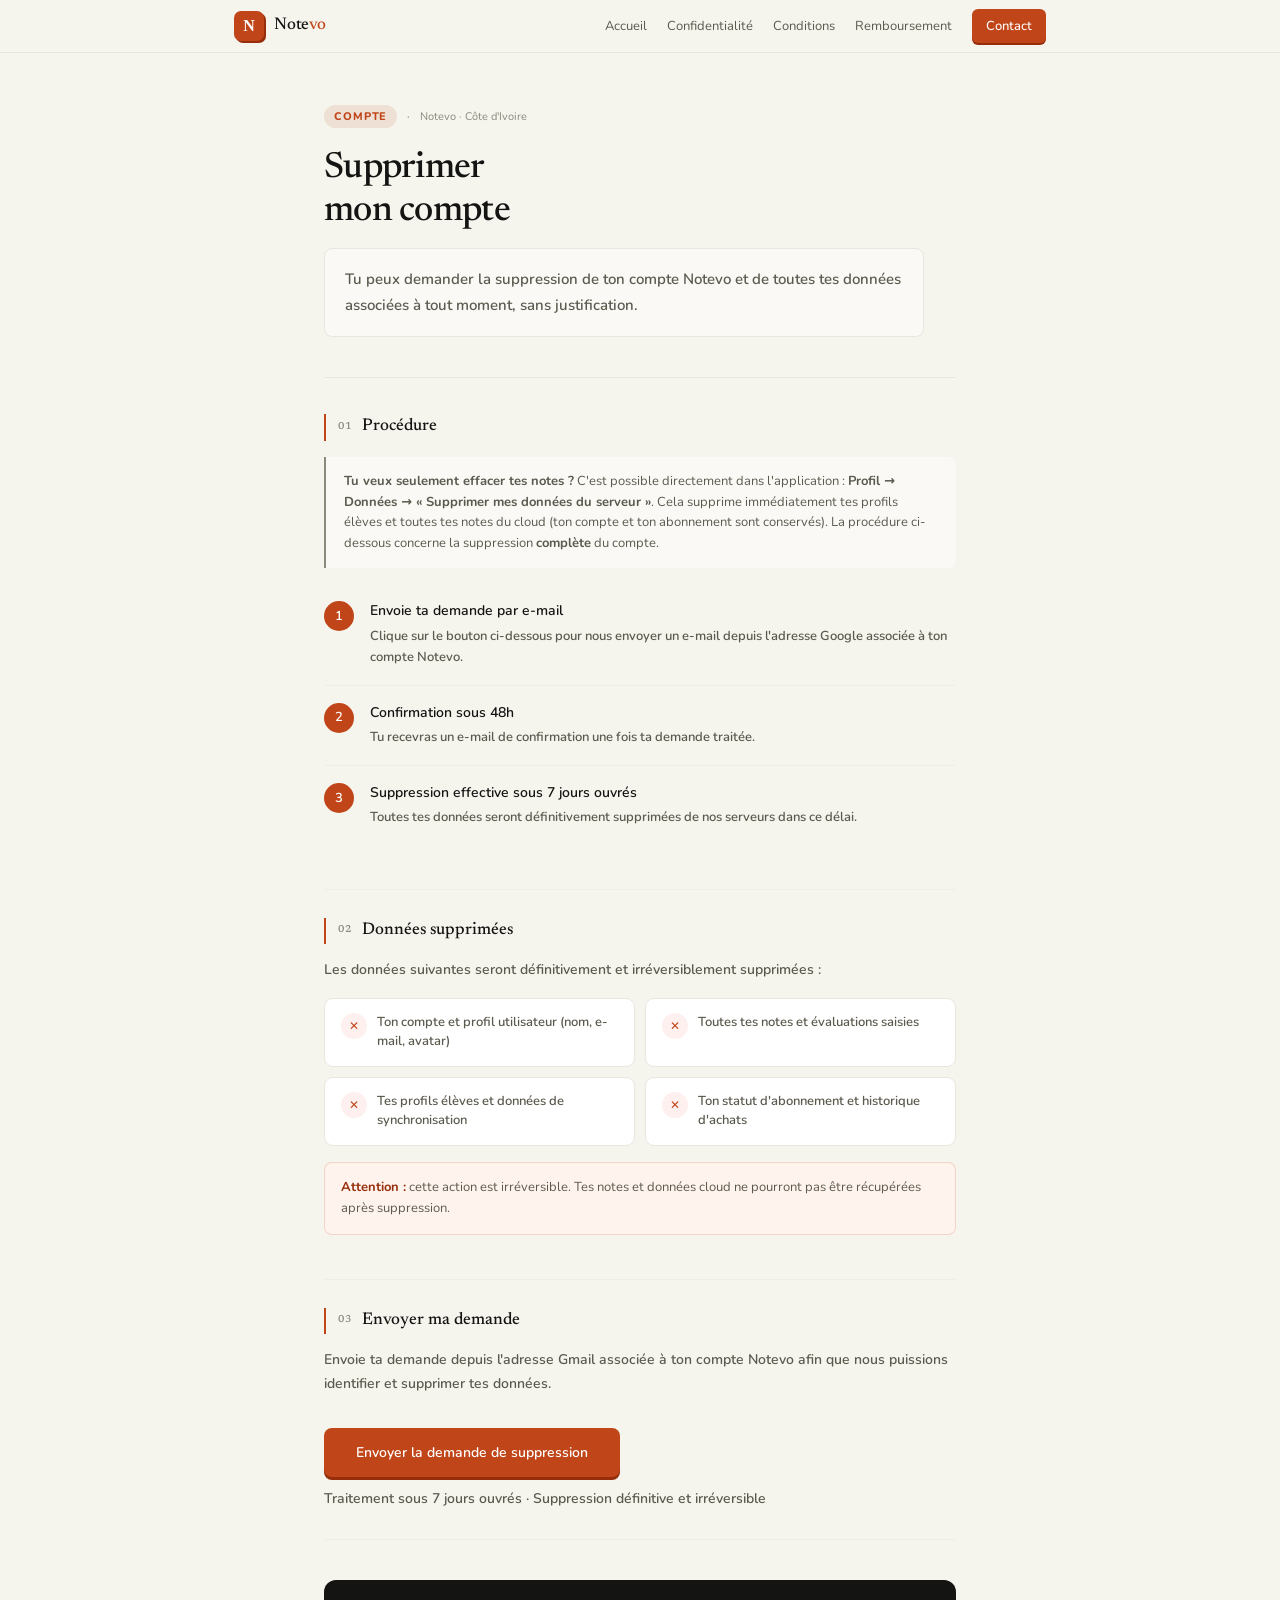
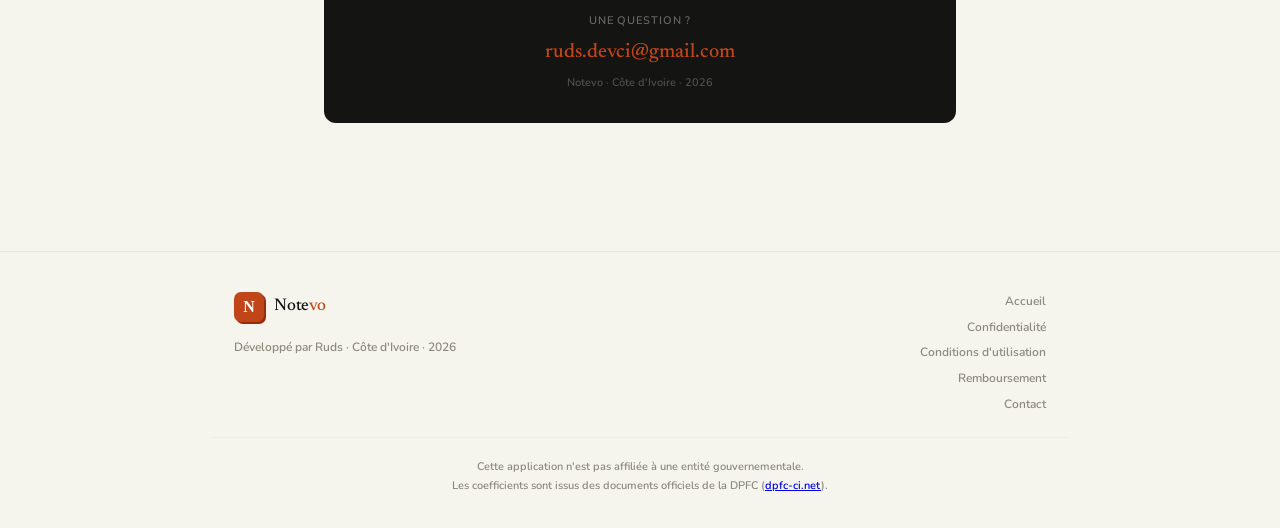
==== commit af36d3c4: "docs: aligne le site sur l'app 1.4.0 (offres, essai 30j, Planning) - Tarifs : suppression du plan St" ====
--- a/docs/delete-account.html
+++ b/docs/delete-account.html
@@ -116,6 +116,18 @@
       <a href="refund.html">Remboursement</a>
       <a href="mailto:ruds.devci@gmail.com" class="nav-cta">Contact</a>
     </div>
+    <button class="nav-hamburger" onclick="document.querySelector('.nav-mobile').classList.toggle('open')" aria-label="Menu">
+      <svg width="18" height="18" viewBox="0 0 24 24" fill="none" stroke="currentColor" stroke-width="2" stroke-linecap="round">
+        <line x1="3" y1="6" x2="21" y2="6"/><line x1="3" y1="12" x2="21" y2="12"/><line x1="3" y1="18" x2="21" y2="18"/>
+      </svg>
+    </button>
+  </div>
+  <div class="nav-mobile">
+    <a href="index.html">Accueil</a>
+    <a href="privacy.html">Confidentialité</a>
+    <a href="terms.html">Conditions</a>
+    <a href="refund.html">Remboursement</a>
+    <a href="mailto:ruds.devci@gmail.com" class="nav-mobile-cta">Contact</a>
   </div>
 </nav>
 
@@ -143,6 +155,9 @@
         <span class="doc-section-num">01</span>
         Procédure
       </h2>
+      <div class="highlight-info" style="margin-bottom:16px;">
+        <strong>Tu veux seulement effacer tes notes ?</strong> C'est possible directement dans l'application : <strong>Profil → Données → « Supprimer mes données du serveur »</strong>. Cela supprime immédiatement tes profils élèves et toutes tes notes du cloud (ton compte et ton abonnement sont conservés). La procédure ci-dessous concerne la suppression <strong>complète</strong> du compte.
+      </div>
       <div class="steps">
         <div class="step-item">
           <div class="step-num">1</div>
--- a/docs/styles.css
+++ b/docs/styles.css
@@ -324,14 +324,13 @@
 .btn-outline:hover { border-color: var(--brand); color: var(--brand); }
 
 /* ── PRICING CARDS ───────────────────────────────────────────── */
-.pricing-grid { display: grid; grid-template-columns: 1fr 1fr 1fr; gap: 14px; }
+.pricing-grid { display: grid; grid-template-columns: 1fr 1fr; gap: 14px; max-width: 820px; margin: 0 auto; }
 .pricing-card {
   border: 1px solid var(--border-cream); border-radius: 12px;
   padding: 24px 20px; background: white; background-image: var(--notebook);
   box-shadow: var(--shadow-ring);
   display: flex; flex-direction: column;
 }
-.pricing-card.tier-standard { border-color: rgba(192,70,26,.3); }
 .pricing-card.tier-premium {
   background: var(--near-black);
   border-color: transparent; box-shadow: var(--shadow-float);
